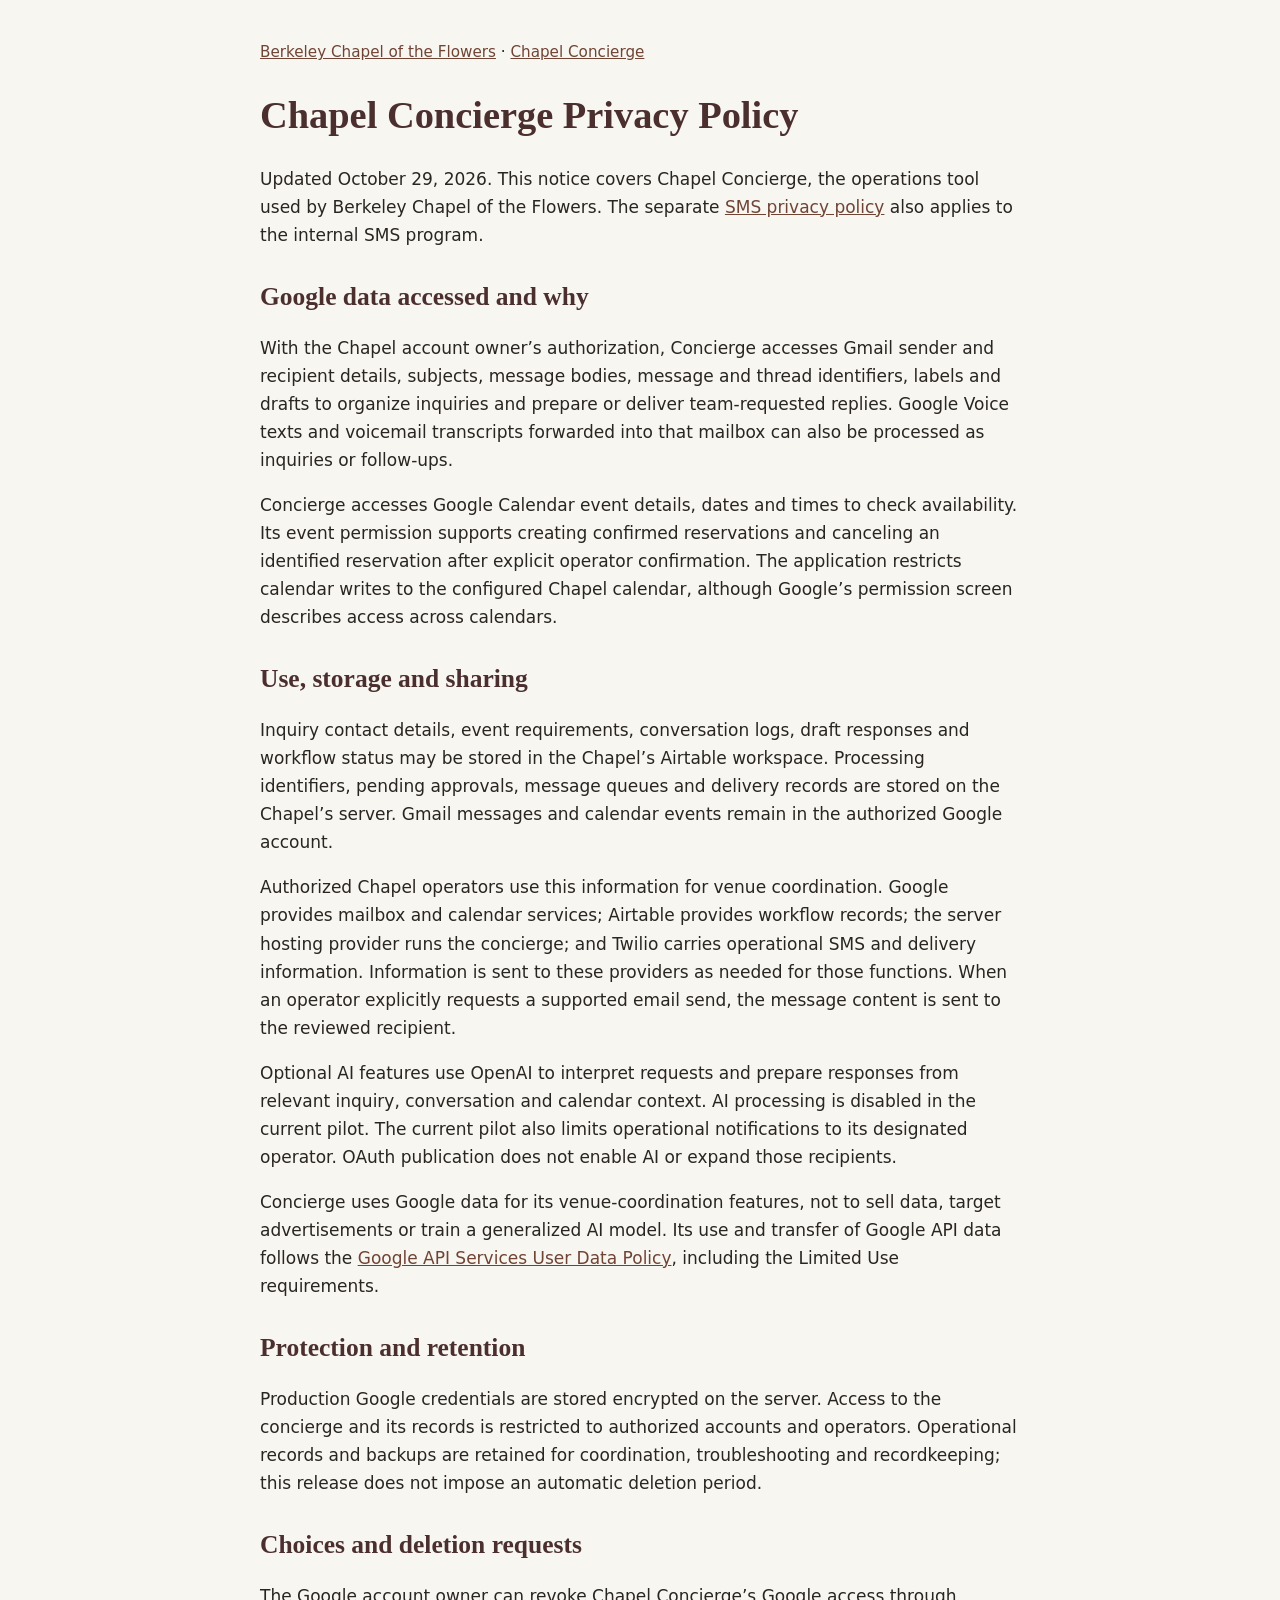
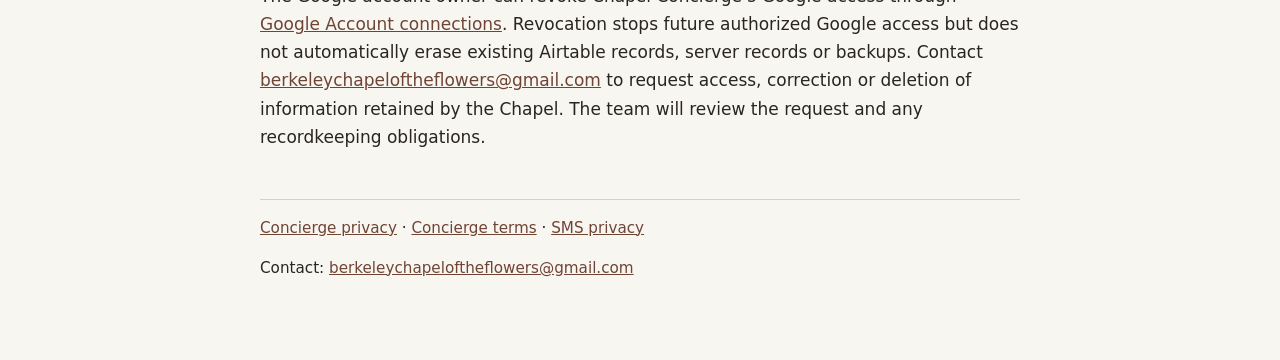
==== concierge-privacy.html @ 6912505f "Document Chapel Concierge OAuth data use and operation" ====
<!doctype html>
<html lang="en"><head><meta charset="utf-8"><meta name="viewport" content="width=device-width,initial-scale=1"><title>Chapel Concierge Privacy Policy | Berkeley Chapel of the Flowers</title><style>body{font:17px/1.65 system-ui,-apple-system,sans-serif;color:#292522;background:#f8f6f1;margin:0}main{max-width:760px;margin:auto;padding:40px 24px 64px}h1,h2{font-family:Georgia,serif;color:#4b2e2e;line-height:1.25}h1{font-size:2.4rem}h2{margin-top:2rem}a{color:#704435}nav,footer{font-size:.95rem}footer{margin-top:3rem;border-top:1px solid #d8d1c5;padding-top:1rem}.note{padding:16px 20px;background:#eee9df;border-left:4px solid #84634c}</style></head><body><main><nav><a href="index.html">Berkeley Chapel of the Flowers</a> · <a href="concierge.html">Chapel Concierge</a></nav><h1>Chapel Concierge Privacy Policy</h1><p>Updated October 29, 2026. This notice covers Chapel Concierge, the operations tool used by Berkeley Chapel of the Flowers. The separate <a href="privacy.html">SMS privacy policy</a> also applies to the internal SMS program.</p><h2>Google data accessed and why</h2><p>With the Chapel account owner’s authorization, Concierge accesses Gmail sender and recipient details, subjects, message bodies, message and thread identifiers, labels and drafts to organize inquiries and prepare or deliver team-requested replies. Google Voice texts and voicemail transcripts forwarded into that mailbox can also be processed as inquiries or follow-ups.</p><p>Concierge accesses Google Calendar event details, dates and times to check availability. Its event permission supports creating confirmed reservations and canceling an identified reservation after explicit operator confirmation. The application restricts calendar writes to the configured Chapel calendar, although Google’s permission screen describes access across calendars.</p><h2>Use, storage and sharing</h2><p>Inquiry contact details, event requirements, conversation logs, draft responses and workflow status may be stored in the Chapel’s Airtable workspace. Processing identifiers, pending approvals, message queues and delivery records are stored on the Chapel’s server. Gmail messages and calendar events remain in the authorized Google account.</p><p>Authorized Chapel operators use this information for venue coordination. Google provides mailbox and calendar services; Airtable provides workflow records; the server hosting provider runs the concierge; and Twilio carries operational SMS and delivery information. Information is sent to these providers as needed for those functions. When an operator explicitly requests a supported email send, the message content is sent to the reviewed recipient.</p><p>Optional AI features use OpenAI to interpret requests and prepare responses from relevant inquiry, conversation and calendar context. AI processing is disabled in the current pilot. The current pilot also limits operational notifications to its designated operator. OAuth publication does not enable AI or expand those recipients.</p><p>Concierge uses Google data for its venue-coordination features, not to sell data, target advertisements or train a generalized AI model. Its use and transfer of Google API data follows the <a href="https://developers.google.com/terms/api-services-user-data-policy">Google API Services User Data Policy</a>, including the Limited Use requirements.</p><h2>Protection and retention</h2><p>Production Google credentials are stored encrypted on the server. Access to the concierge and its records is restricted to authorized accounts and operators. Operational records and backups are retained for coordination, troubleshooting and recordkeeping; this release does not impose an automatic deletion period.</p><h2>Choices and deletion requests</h2><p>The Google account owner can revoke Chapel Concierge’s Google access through <a href="https://myaccount.google.com/connections">Google Account connections</a>. Revocation stops future authorized Google access but does not automatically erase existing Airtable records, server records or backups. Contact <a href="mailto:berkeleychapeloftheflowers@gmail.com">berkeleychapeloftheflowers@gmail.com</a> to request access, correction or deletion of information retained by the Chapel. The team will review the request and any recordkeeping obligations.</p><footer><a href="concierge-privacy.html">Concierge privacy</a> · <a href="concierge-terms.html">Concierge terms</a> · <a href="privacy.html">SMS privacy</a><p>Contact: <a href="mailto:berkeleychapeloftheflowers@gmail.com">berkeleychapeloftheflowers@gmail.com</a></p></footer></main></body></html>
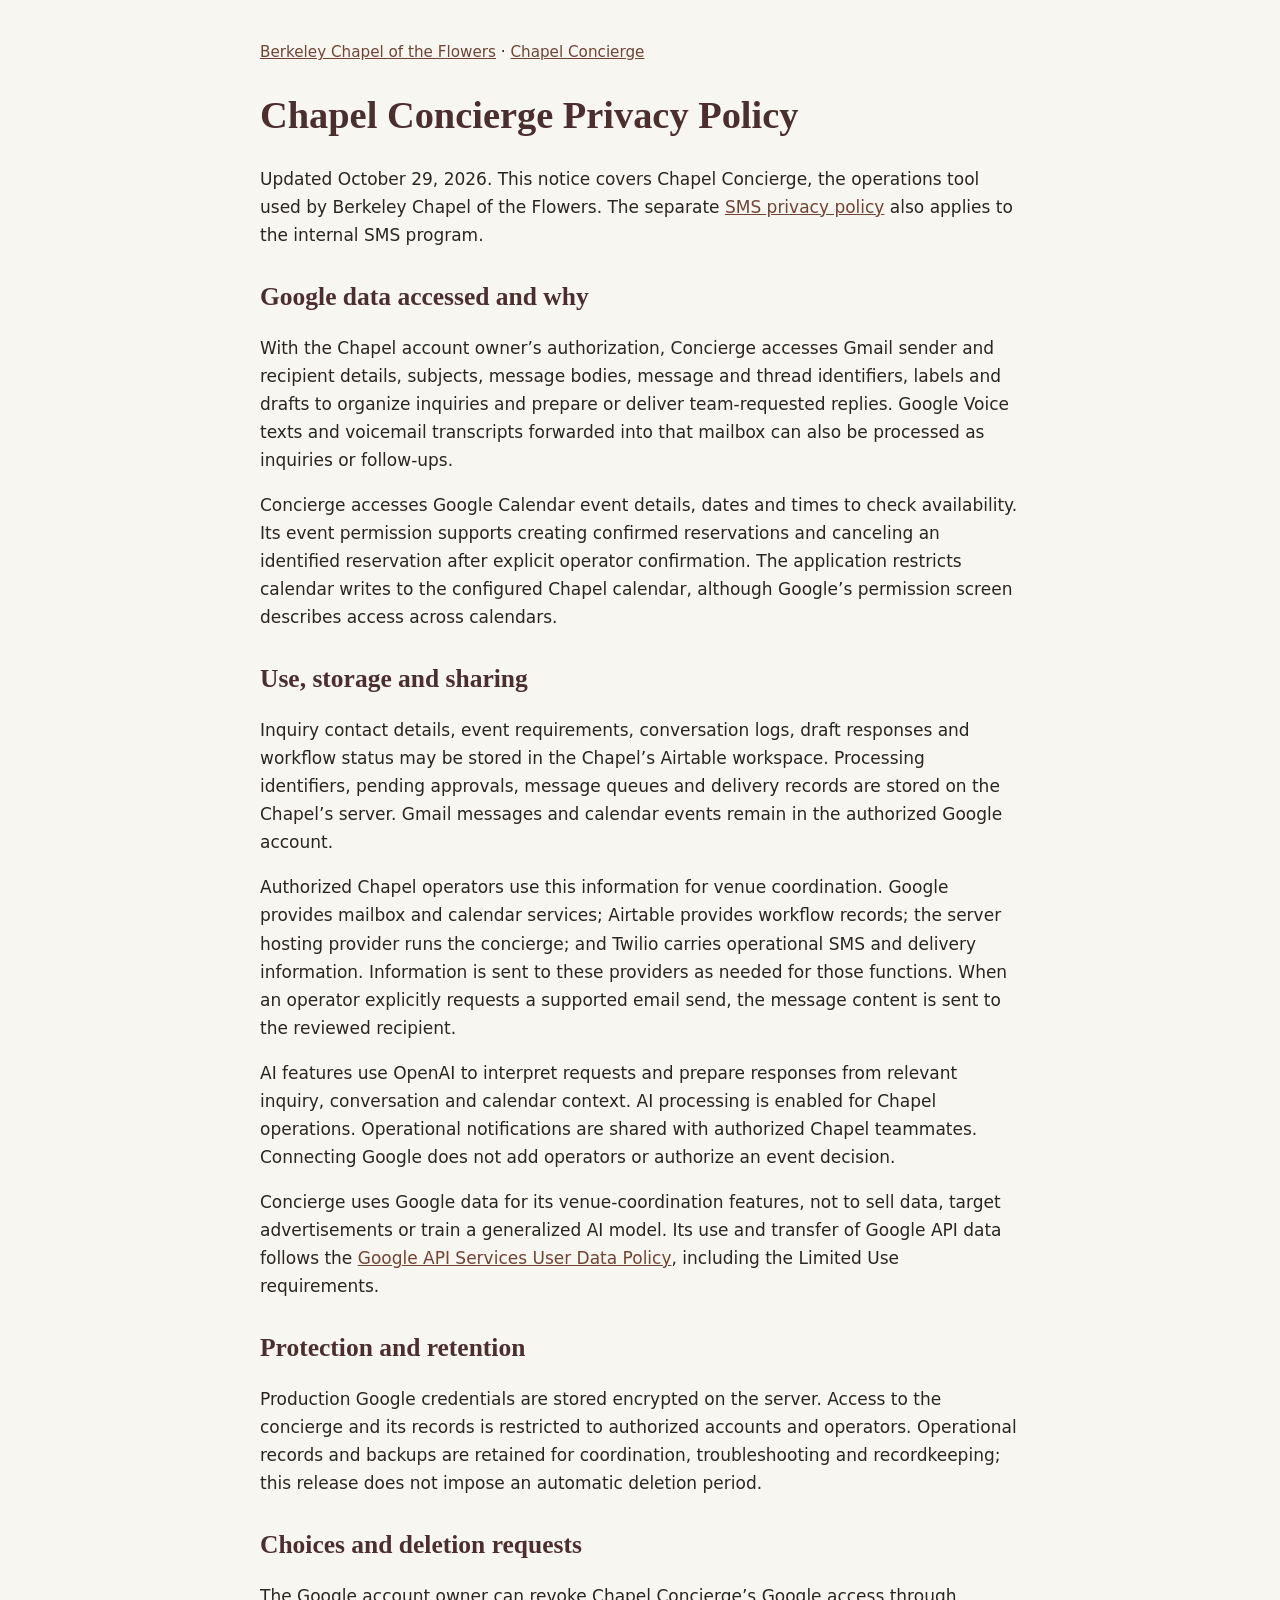
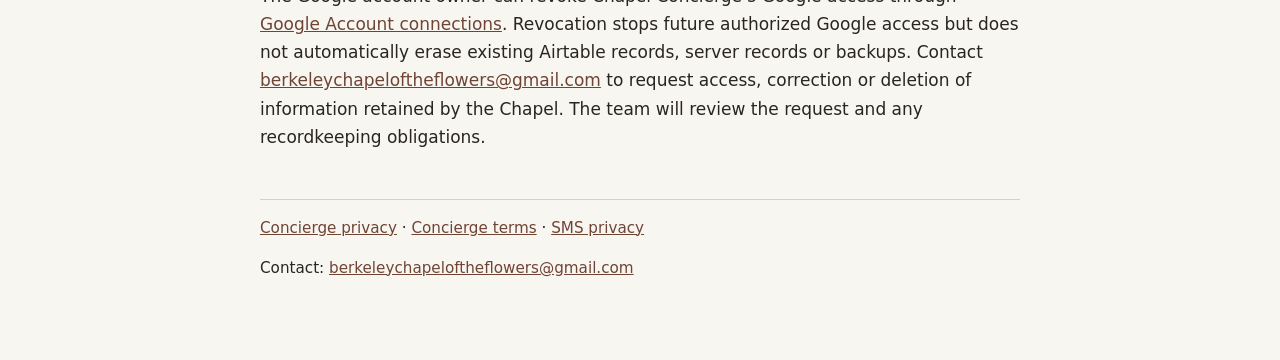
==== commit 3de4a581: "Describe Concierge production service and team cancellation" ====
--- a/concierge-privacy.html
+++ b/concierge-privacy.html
@@ -1,2 +1,2 @@
 <!doctype html>
-<html lang="en"><head><meta charset="utf-8"><meta name="viewport" content="width=device-width,initial-scale=1"><title>Chapel Concierge Privacy Policy | Berkeley Chapel of the Flowers</title><style>body{font:17px/1.65 system-ui,-apple-system,sans-serif;color:#292522;background:#f8f6f1;margin:0}main{max-width:760px;margin:auto;padding:40px 24px 64px}h1,h2{font-family:Georgia,serif;color:#4b2e2e;line-height:1.25}h1{font-size:2.4rem}h2{margin-top:2rem}a{color:#704435}nav,footer{font-size:.95rem}footer{margin-top:3rem;border-top:1px solid #d8d1c5;padding-top:1rem}.note{padding:16px 20px;background:#eee9df;border-left:4px solid #84634c}</style></head><body><main><nav><a href="index.html">Berkeley Chapel of the Flowers</a> · <a href="concierge.html">Chapel Concierge</a></nav><h1>Chapel Concierge Privacy Policy</h1><p>Updated October 29, 2026. This notice covers Chapel Concierge, the operations tool used by Berkeley Chapel of the Flowers. The separate <a href="privacy.html">SMS privacy policy</a> also applies to the internal SMS program.</p><h2>Google data accessed and why</h2><p>With the Chapel account owner’s authorization, Concierge accesses Gmail sender and recipient details, subjects, message bodies, message and thread identifiers, labels and drafts to organize inquiries and prepare or deliver team-requested replies. Google Voice texts and voicemail transcripts forwarded into that mailbox can also be processed as inquiries or follow-ups.</p><p>Concierge accesses Google Calendar event details, dates and times to check availability. Its event permission supports creating confirmed reservations and canceling an identified reservation after explicit operator confirmation. The application restricts calendar writes to the configured Chapel calendar, although Google’s permission screen describes access across calendars.</p><h2>Use, storage and sharing</h2><p>Inquiry contact details, event requirements, conversation logs, draft responses and workflow status may be stored in the Chapel’s Airtable workspace. Processing identifiers, pending approvals, message queues and delivery records are stored on the Chapel’s server. Gmail messages and calendar events remain in the authorized Google account.</p><p>Authorized Chapel operators use this information for venue coordination. Google provides mailbox and calendar services; Airtable provides workflow records; the server hosting provider runs the concierge; and Twilio carries operational SMS and delivery information. Information is sent to these providers as needed for those functions. When an operator explicitly requests a supported email send, the message content is sent to the reviewed recipient.</p><p>Optional AI features use OpenAI to interpret requests and prepare responses from relevant inquiry, conversation and calendar context. AI processing is disabled in the current pilot. The current pilot also limits operational notifications to its designated operator. OAuth publication does not enable AI or expand those recipients.</p><p>Concierge uses Google data for its venue-coordination features, not to sell data, target advertisements or train a generalized AI model. Its use and transfer of Google API data follows the <a href="https://developers.google.com/terms/api-services-user-data-policy">Google API Services User Data Policy</a>, including the Limited Use requirements.</p><h2>Protection and retention</h2><p>Production Google credentials are stored encrypted on the server. Access to the concierge and its records is restricted to authorized accounts and operators. Operational records and backups are retained for coordination, troubleshooting and recordkeeping; this release does not impose an automatic deletion period.</p><h2>Choices and deletion requests</h2><p>The Google account owner can revoke Chapel Concierge’s Google access through <a href="https://myaccount.google.com/connections">Google Account connections</a>. Revocation stops future authorized Google access but does not automatically erase existing Airtable records, server records or backups. Contact <a href="mailto:berkeleychapeloftheflowers@gmail.com">berkeleychapeloftheflowers@gmail.com</a> to request access, correction or deletion of information retained by the Chapel. The team will review the request and any recordkeeping obligations.</p><footer><a href="concierge-privacy.html">Concierge privacy</a> · <a href="concierge-terms.html">Concierge terms</a> · <a href="privacy.html">SMS privacy</a><p>Contact: <a href="mailto:berkeleychapeloftheflowers@gmail.com">berkeleychapeloftheflowers@gmail.com</a></p></footer></main></body></html>
+<html lang="en"><head><meta charset="utf-8"><meta name="viewport" content="width=device-width,initial-scale=1"><title>Chapel Concierge Privacy Policy | Berkeley Chapel of the Flowers</title><style>body{font:17px/1.65 system-ui,-apple-system,sans-serif;color:#292522;background:#f8f6f1;margin:0}main{max-width:760px;margin:auto;padding:40px 24px 64px}h1,h2{font-family:Georgia,serif;color:#4b2e2e;line-height:1.25}h1{font-size:2.4rem}h2{margin-top:2rem}a{color:#704435}nav,footer{font-size:.95rem}footer{margin-top:3rem;border-top:1px solid #d8d1c5;padding-top:1rem}.note{padding:16px 20px;background:#eee9df;border-left:4px solid #84634c}</style></head><body><main><nav><a href="index.html">Berkeley Chapel of the Flowers</a> · <a href="concierge.html">Chapel Concierge</a></nav><h1>Chapel Concierge Privacy Policy</h1><p>Updated October 29, 2026. This notice covers Chapel Concierge, the operations tool used by Berkeley Chapel of the Flowers. The separate <a href="privacy.html">SMS privacy policy</a> also applies to the internal SMS program.</p><h2>Google data accessed and why</h2><p>With the Chapel account owner’s authorization, Concierge accesses Gmail sender and recipient details, subjects, message bodies, message and thread identifiers, labels and drafts to organize inquiries and prepare or deliver team-requested replies. Google Voice texts and voicemail transcripts forwarded into that mailbox can also be processed as inquiries or follow-ups.</p><p>Concierge accesses Google Calendar event details, dates and times to check availability. Its event permission supports creating confirmed reservations and canceling an identified reservation after explicit operator confirmation. The application restricts calendar writes to the configured Chapel calendar, although Google’s permission screen describes access across calendars.</p><h2>Use, storage and sharing</h2><p>Inquiry contact details, event requirements, conversation logs, draft responses and workflow status may be stored in the Chapel’s Airtable workspace. Processing identifiers, pending approvals, message queues and delivery records are stored on the Chapel’s server. Gmail messages and calendar events remain in the authorized Google account.</p><p>Authorized Chapel operators use this information for venue coordination. Google provides mailbox and calendar services; Airtable provides workflow records; the server hosting provider runs the concierge; and Twilio carries operational SMS and delivery information. Information is sent to these providers as needed for those functions. When an operator explicitly requests a supported email send, the message content is sent to the reviewed recipient.</p><p>AI features use OpenAI to interpret requests and prepare responses from relevant inquiry, conversation and calendar context. AI processing is enabled for Chapel operations. Operational notifications are shared with authorized Chapel teammates. Connecting Google does not add operators or authorize an event decision.</p><p>Concierge uses Google data for its venue-coordination features, not to sell data, target advertisements or train a generalized AI model. Its use and transfer of Google API data follows the <a href="https://developers.google.com/terms/api-services-user-data-policy">Google API Services User Data Policy</a>, including the Limited Use requirements.</p><h2>Protection and retention</h2><p>Production Google credentials are stored encrypted on the server. Access to the concierge and its records is restricted to authorized accounts and operators. Operational records and backups are retained for coordination, troubleshooting and recordkeeping; this release does not impose an automatic deletion period.</p><h2>Choices and deletion requests</h2><p>The Google account owner can revoke Chapel Concierge’s Google access through <a href="https://myaccount.google.com/connections">Google Account connections</a>. Revocation stops future authorized Google access but does not automatically erase existing Airtable records, server records or backups. Contact <a href="mailto:berkeleychapeloftheflowers@gmail.com">berkeleychapeloftheflowers@gmail.com</a> to request access, correction or deletion of information retained by the Chapel. The team will review the request and any recordkeeping obligations.</p><footer><a href="concierge-privacy.html">Concierge privacy</a> · <a href="concierge-terms.html">Concierge terms</a> · <a href="privacy.html">SMS privacy</a><p>Contact: <a href="mailto:berkeleychapeloftheflowers@gmail.com">berkeleychapeloftheflowers@gmail.com</a></p></footer></main></body></html>
